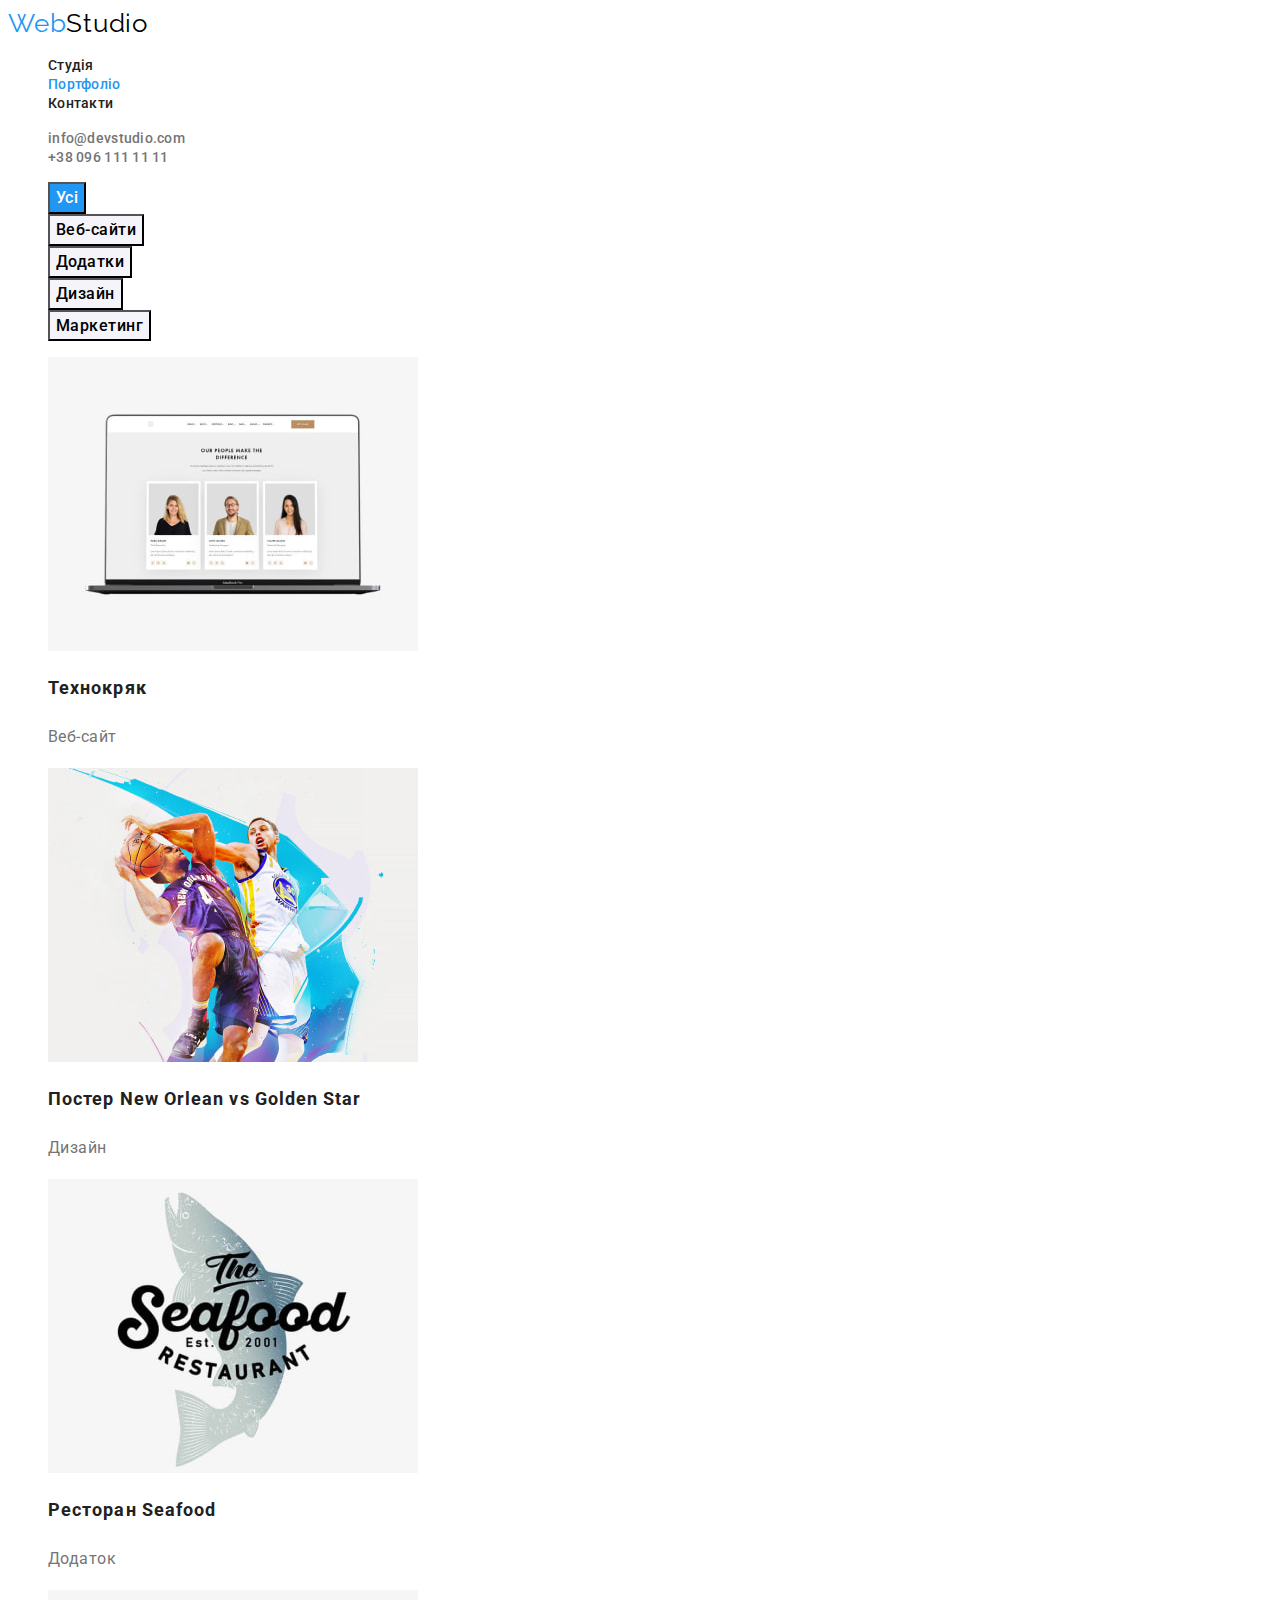
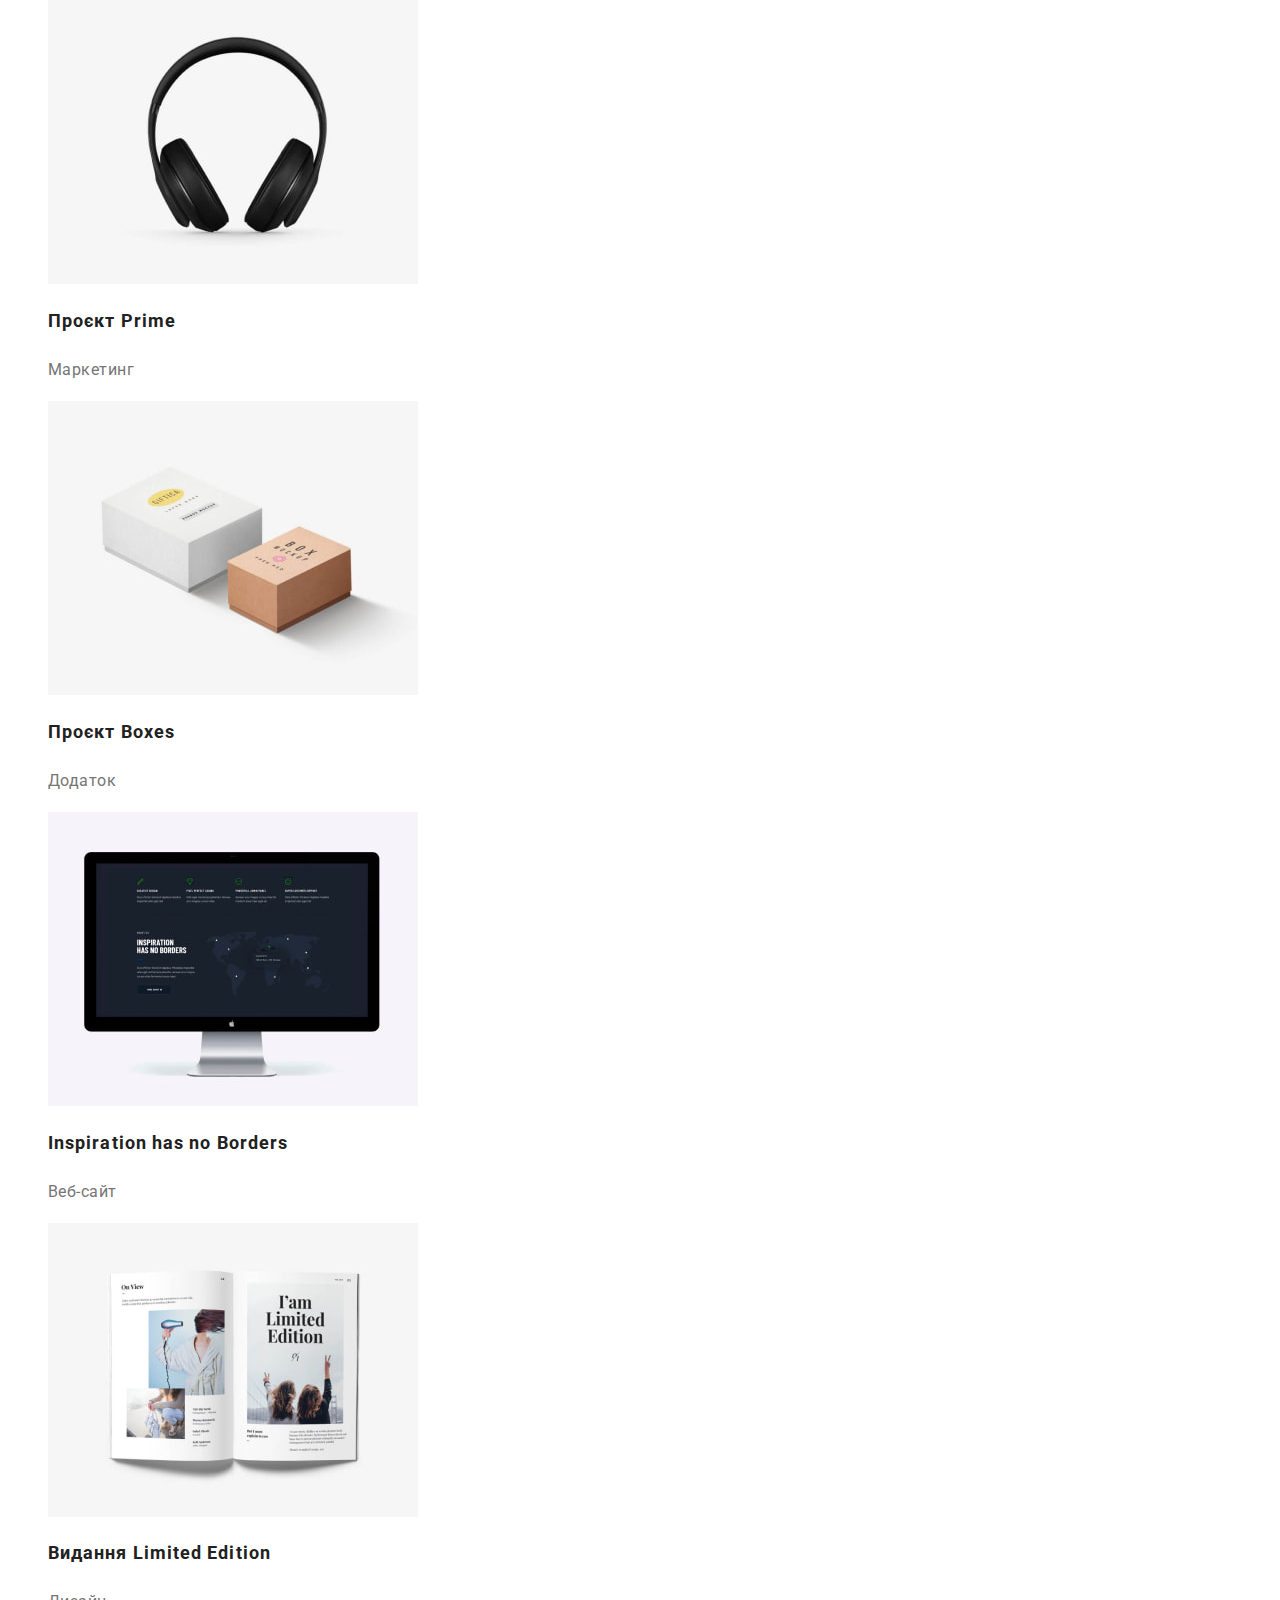
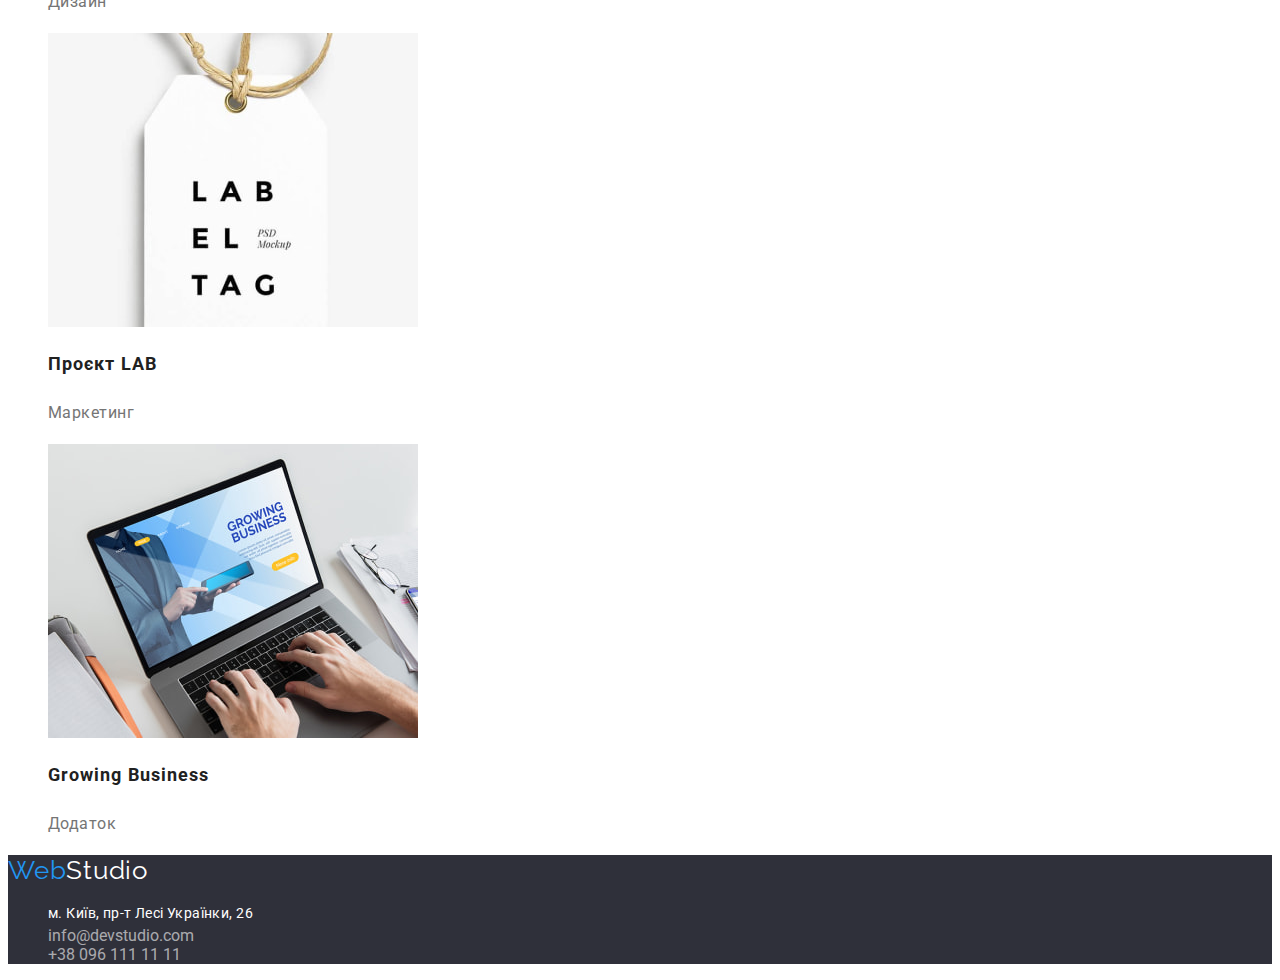
==== portfolio.html @ a1a1fcf0 "Initial commit" ====
<!DOCTYPE html>
<html lang="en">
  <head>
    <meta charset="UTF-8" />
    <meta http-equiv="X-UA-Compatible" content="IE=edge" />
    <meta name="viewport" content="width=device-width, initial-scale=1.0" />
    <title>Портфоліо</title>
    <!--Fonts-->
    <link rel="preconnect" href="https://fonts.googleapis.com" />
    <link rel="preconnect" href="https://fonts.gstatic.com" crossorigin />
    <link
      href="https://fonts.googleapis.com/css2?family=Raleway:wght@700&family=Roboto:wght@400;500;700;900&display=swap"
      rel="stylesheet"
    />

    <link rel="stylesheet" href="./css/styles.css" />
  </head>

  <body class="page">
    <header class="header">
      <nav class="nav-link">
        <a href="logo" class="logo">Web<span class="logo-blk">Studio</span></a>
        <!--Menu Nav-->
        <ul class="list">
          <li class="list-item">
            <a class="link-header" href="./index.html">Студія</a>
          </li>
          <li class="list-item">
            <a class="link-header active" href="">Портфоліо</a>
          </li>
          <li class="list-item">
            <a class="link-header" href="">Контакти</a>
          </li>
        </ul>
      </nav>
      <!--Contacts-->
      <ul class="contacts">
        <li class="contact-link">
          <a href="mailto:info@devstudio.com" class="contact"
            >info@devstudio.com</a
          >
        </li>
        <li class="contact-link">
          <a href="tel:+380961111111" class="contact">+38 096 111 11 11</a>
        </li>
      </ul>
    </header>
    <main>
      <!--Фільтри-->
      <section class="filters">
        <ul class="list">
          <li class="list-item">
            <button class="btn active" type="button">Усі</button>
          </li>
          <li class="list-item">
            <button class="btn" type="button">Веб-сайти</button>
          </li>
          <li class="list-item">
            <button class="btn" type="button">Додатки</button>
          </li>
          <li class="list-item">
            <button class="btn" type="button">Дизайн</button>
          </li>
          <li class="list-item">
            <button class="btn" type="button">Маркетинг</button>
          </li>
        </ul>
        <!--Портфоліо-->
        <h1 class="project-title">Наші проєкти</h1>
        <ul class="projects-list">
          <li class="project">
            <img
              src="./images/prjct-1.jpg"
              alt="opened laptop with some info on the desktop"
              class="project-pic"
              width="370"
              height="294"
            />
            <h2 class="project-name">Технокряк</h2>
            <p class="project-detail">Веб-сайт</p>
          </li>
          <li class="project">
            <img
              src="./images/prjct-2.jpg"
              alt="two guys playing basketball"
              class="project-pic"
              width="370"
              height="294"
            />
            <h2 class="project-name">Постер New Orlean vs Golden Star</h2>
            <p class="project-detail">Дизайн</p>
          </li>
          <li class="project">
            <img
              src="./images/prjct-3.jpg"
              alt="the seafood restaurant logo"
              class="project-pic"
              width="370"
              height="294"
            />
            <h2 class="project-name">Ресторан Seafood</h2>
            <p class="project-detail">Додаток</p>
          </li>
          <li class="project">
            <img
              src="./images/prjct-4.jpg"
              alt="black headphones"
              class="project-pic"
              width="370"
              height="294"
            />
            <h2 class="project-name">Проєкт Prime</h2>
            <p class="project-detail">Маркетинг</p>
          </li>
          <li class="project">
            <img
              src="./images/prjct-5.jpg"
              alt="white and light brown boxes"
              class="project-pic"
              width="370"
              height="294"
            />
            <h2 class="project-name">Проєкт Boxes</h2>
            <p class="project-detail">Додаток</p>
          </li>
          <li class="project">
            <img
              src="./images/prjct-6.jpg"
              alt="turned on computer screen with some info on it"
              class="project-pic"
              width="370"
              height="294"
            />
            <h2 class="project-name">Inspiration has no Borders</h2>
            <p class="project-detail">Веб-сайт</p>
          </li>
          <li class="project">
            <img
              src="./images/prjct-7.jpg"
              alt="opened magazine with some posts"
              class="project-pic"
              width="370"
              height="294"
            />
            <h2 class="project-name">Видання Limited Edition</h2>
            <p class="project-detail">Дизайн</p>
          </li>
          <li class="project">
            <img
              src="./images/prjct-8.jpg"
              alt="white tag"
              class="project-pic"
              width="370"
              height="294"
            />
            <h2 class="project-name">Проєкт LAB</h2>
            <p class="project-detail">Маркетинг</p>
          </li>
          <li class="project">
            <img
              src="./images/prjct-9.jpg"
              alt="somebody browesing some info about business"
              class="project-pic"
              width="370"
              height="294"
            />
            <h2 class="project-name">Growing Business</h2>
            <p class="project-detail">Додаток</p>
          </li>
        </ul>
      </section>
    </main>
    <footer class="footer">
      <a href="logo" class="logo">Web<span class="logo-clr">Studio</span></a>
      <address class="contacts-address">
        <ul class="list-footer">
          <li class="list-item">
            <a href="https://goo.gl/maps/8jvWmnCJK6FQUm2Y7" class="link-footer"
              >м. Київ, пр-т Лесі Українки, 26</a
            >
          </li>
          <li class="list-item">
            <a href="mailto:info@devstudio.com" class="link-detail"
              >info@devstudio.com</a
            >
          </li>
          <li class="list-item">
            <a href="tel:+380961111111" class="link-detail"
              >+38 096 111 11 11</a
            >
          </li>
        </ul>
      </address>
    </footer>
  </body>
</html>
---- css/styles.css ----
:root {
  /* Fonts */
  --main-font: "Roboto", sans-serif;
  --secondary-font: "Raleway", sans-serif;

  /* Text colors */
  --main-txt-cl: #212121;
  --secondary-txt-cl: #d9d9d9;
  --blue-txt-cl: #2196f3;
  --grey-txt-cl: #757575;
  --light-txt-cl: #ffffff;

  /* Background colors */
  --main-bg-cl: #2f303a;
  --blue-cl: #2196f3;
}

/* Reset */

.link-header,
.contact,
.logo {
  text-decoration: none;
  color: currentColor;
}

.link-footer,
.link-detail {
  text-decoration: none;
}

.list,
.list-items,
.contacts,
.projects-list,
.list-footer {
  list-style: none;
}

/* Body-Студія */

.page {
  color: var(--main-txt-cl);
  font-family: var(--main-font);
}

/* Header */

.logo {
  font-family: var(--secondary-font);
  font-size: 26px;
  line-height: 1.19;
  /* identical to box height */
  letter-spacing: 0.03em;
  color: var(--blue-txt-cl);
}

.logo-blk {
  color: #000000;
}

.link-header:hover,
.link-header:focus {
  color: var(--blue-cl);
}

.contact:hover,
.contact:focus {
  color: var(--blue-cl);
}

.link-header {
  font-family: var(--main-font);
  font-weight: 500;
  font-size: 14px;
  line-height: 1.14;
  letter-spacing: 0.02em;
  color: var(--main-txt-cl);
}

.contact {
font-weight: 500;
font-size: 14px;
line-height: 1.14;
letter-spacing: 0.02em;
color: var(--grey-txt-cl);
}

.active {
  color: var(--blue-cl);
}

/* Шапка */

.main-title {
  background-color: var(--main-bg-cl);
}

.title {
  font-weight: 900;
  font-size: 44px;
  line-height: 1.36;
  /* or 136% */
  text-align: center;
  letter-spacing: 0.06em;
  text-transform: uppercase;
  color: var(--light-txt-cl);
}

.button {
  font-family: inherit;
  font-weight: 700;
  font-size: 16px;
  line-height: 1.85;
  /* identical to box height, or 188% */
  display: flex;
  align-items: center;
  text-align: center;
  letter-spacing: 0.06em;
  color: var(--light-txt-cl);
  background-color: var(--blue-cl);
}

/* Наші переваги */

.hidden-title,
.project-title {
  position: absolute;
  white-space: nowrap;
  width: 1px;
  height: 1px;
  overflow: hidden;
  border: 0;
  padding: 0;
  clip: rect(0 0 0 0);
  clip-path: inset(50%);
  margin: -1px;
}

.list-features {
  font-family: var(--main-font);
}

.feature {
  font-weight: 700;
  font-size: 14px;
  line-height: 1.14;
  letter-spacing: 0.03em;
  text-transform: uppercase;
}

.desc {
  font-size: 14px;
  line-height: 1.71;
  /* or 171% */
  letter-spacing: 0.03em;
  color: var(--grey-txt-cl);
}

/* Чим ми займаємося */

.secondary-title {
  font-family: var(--main-font);
  font-size: 36px;
  line-height: 1.17;
  text-align: center;
  letter-spacing: 0.03em;
}

/* Наша команда */

.team {
  font-family: var(--main-font);
  background-color: #f5f4fa;
}

.title-3 {
  font-size: 36px;
  line-height: 1.17;
  text-align: center;
  letter-spacing: 0.03em;
}

.team-name {
  font-weight: 500;
  font-size: 16px;
  line-height: 1.19;
  /* identical to box height */
  text-align: center;
  letter-spacing: 0.03em;
}

.team-position {
  font-size: 16px;
  line-height: 1.19;
  /* identical to box height */
  text-align: center;
  letter-spacing: 0.03em;
  color: var(--grey-txt-cl);
}

/* Підвал */

.footer {
  background-color: var(--main-bg-cl);
}

.logo-clr {
  color: var(--light-txt-cl);
}

.contacts-address {
  font-style: normal;
}

.link-footer {
  font-size: 14px;
  line-height: 1.71;
  /* or 171% */
  letter-spacing: 0.03em;
  color: var(--light-txt-cl);
}

.link-detail {
  color: #ffffff99;
}

/* Body-Portfolio */

/* Фільтри */

.btn {
  font-family: var(--main-font);
  font-weight: 500;
  font-size: 16px;
  line-height: 1.62;
  /* identical to box height, or 162% */
  text-align: center;
  letter-spacing: 0.03em;
  background-color: #F5F4FA;
}

.filters .btn:hover,
.filters .btn:focus {
  background: var(--blue-cl);
  color: var(--light-txt-cl);
  cursor: pointer;
}

.btn.active {
  background: var(--blue-cl);
  color: var(--light-txt-cl);
}

/* Портфоліо */

.projects {
  font-family: var(--main-font);
}


.project-name {
  font-size: 18px;
  line-height: 2;
  /* identical to box height, or 200% */
  letter-spacing: 0.06em;
}

.project-detail {
  font-size: 16px;
  line-height: 1.87;
  /* identical to box height, or 188% */
  letter-spacing: 0.03em;
  color: var(--grey-txt-cl);
}
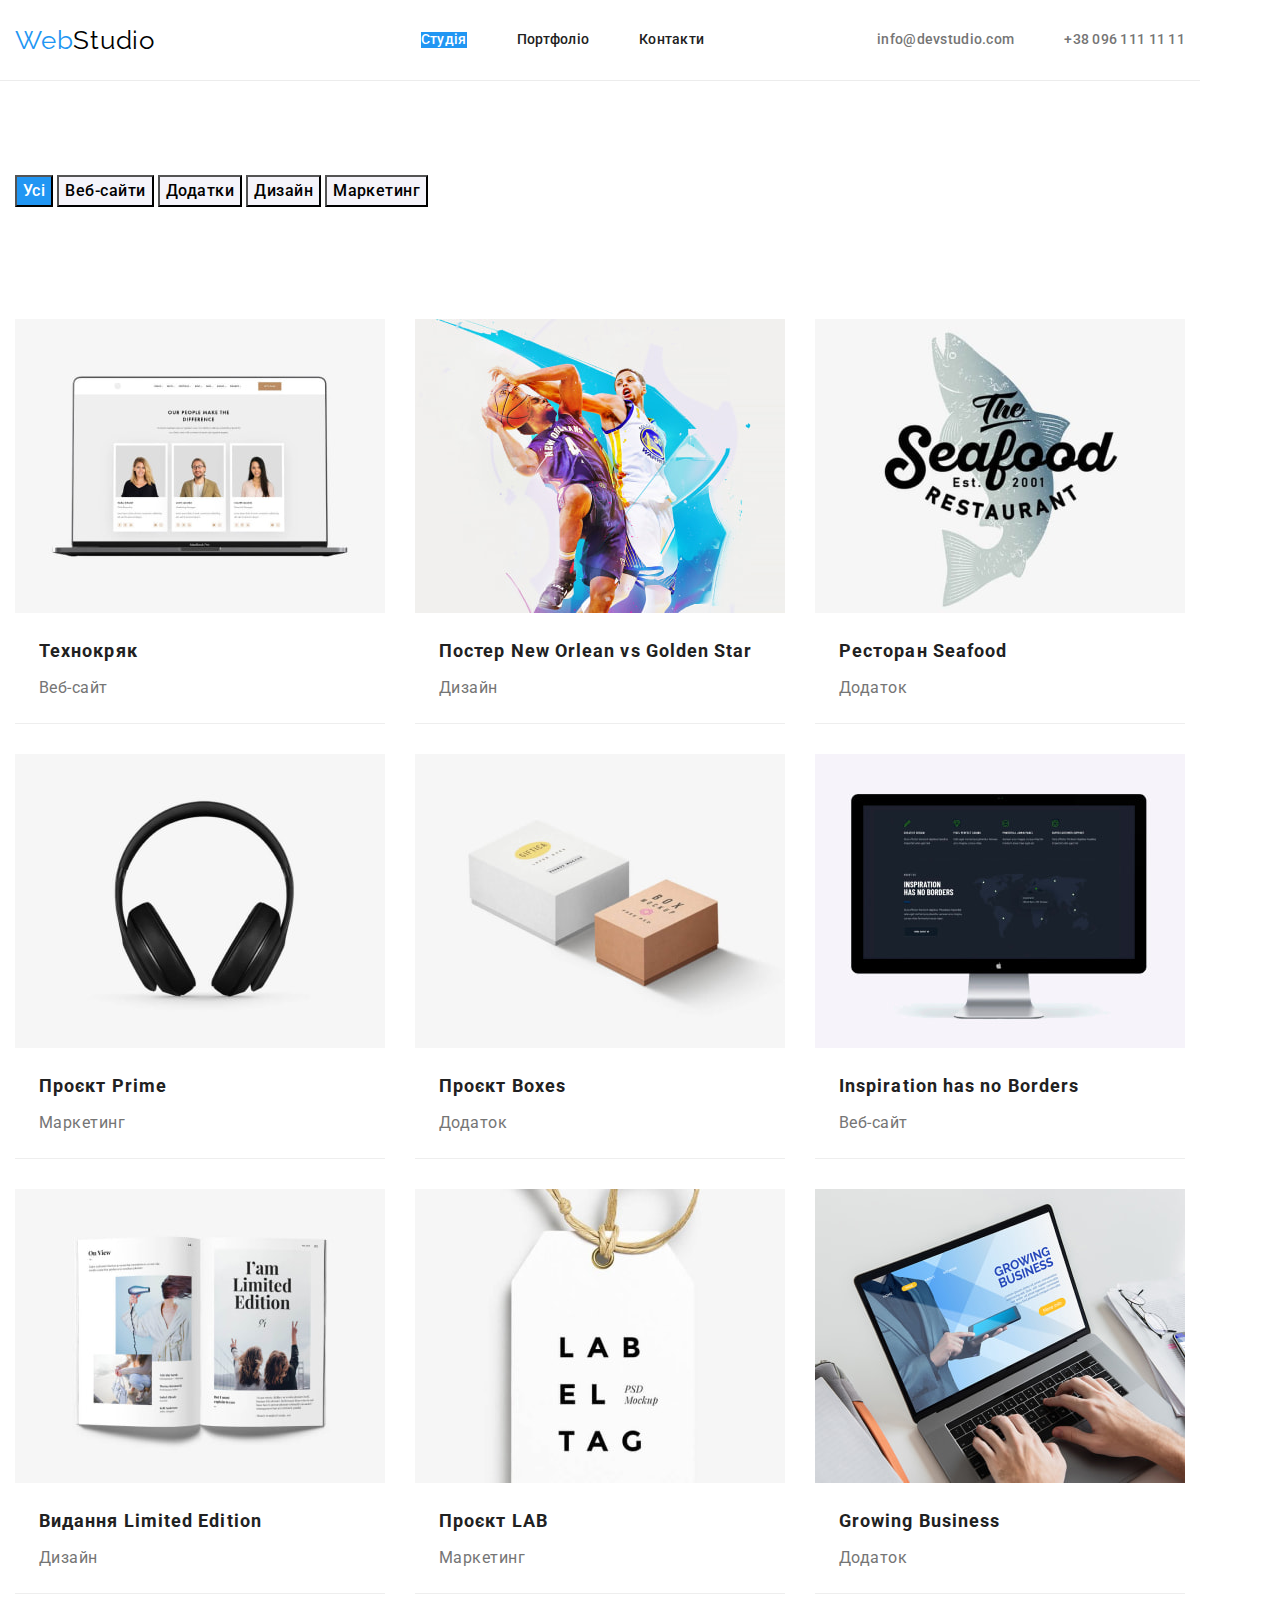
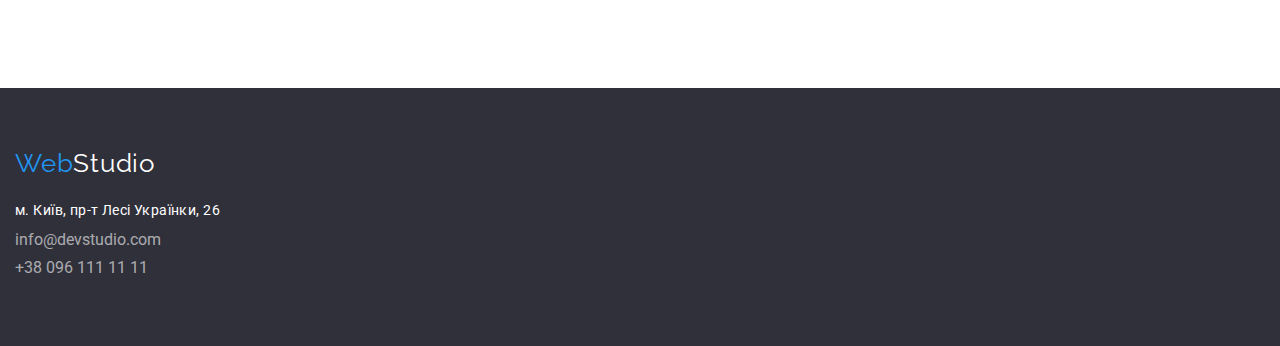
==== commit 1091efaa: "HW-3" ====
--- a/portfolio.html
+++ b/portfolio.html
@@ -13,184 +13,197 @@
       rel="stylesheet"
     />
 
+    <link rel="stylesheet" href="./css/modern-normalize.css">
+
     <link rel="stylesheet" href="./css/styles.css" />
   </head>
 
   <body class="page">
     <header class="header">
-      <nav class="nav-link">
-        <a href="logo" class="logo">Web<span class="logo-blk">Studio</span></a>
-        <!--Menu Nav-->
-        <ul class="list">
-          <li class="list-item">
-            <a class="link-header" href="./index.html">Студія</a>
+      <div class="container header-container">
+        <!--Logo-->
+          <a href="logo" class="logo"
+            >Web<span class="logo-blk">Studio</span></a
+          >
+          <!--Menu Nav-->
+        <nav class="nav-link"></nav>  
+          <ul class="list nav-list">
+            <li class="list-item">
+              <a class="link-header active" href="./index.html">Студія</a>
+            </li>
+            <li class="list-item">
+              <a class="link-header" href="./portfolio.html">Портфоліо</a>
+            </li>
+            <li class="list-item">
+              <a class="link-header" href="">Контакти</a>
+            </li>
+          </ul>
+        </nav>
+        <!--Contacts-->
+        <ul class="contacts contacts-list">
+          <li class="contact-link">
+            <a href="mailto:info@devstudio.com" class="contact"
+              >info@devstudio.com</a
+            >
           </li>
-          <li class="list-item">
-            <a class="link-header active" href="">Портфоліо</a>
-          </li>
-          <li class="list-item">
-            <a class="link-header" href="">Контакти</a>
+          <li class="contact-link">
+            <a href="tel:+380961111111" class="contact">+38 096 111 11 11</a>
           </li>
         </ul>
-      </nav>
-      <!--Contacts-->
-      <ul class="contacts">
-        <li class="contact-link">
-          <a href="mailto:info@devstudio.com" class="contact"
-            >info@devstudio.com</a
-          >
-        </li>
-        <li class="contact-link">
-          <a href="tel:+380961111111" class="contact">+38 096 111 11 11</a>
-        </li>
-      </ul>
+        </div>
     </header>
     <main>
       <!--Фільтри-->
-      <section class="filters">
-        <ul class="list">
-          <li class="list-item">
-            <button class="btn active" type="button">Усі</button>
-          </li>
-          <li class="list-item">
-            <button class="btn" type="button">Веб-сайти</button>
-          </li>
-          <li class="list-item">
-            <button class="btn" type="button">Додатки</button>
-          </li>
-          <li class="list-item">
-            <button class="btn" type="button">Дизайн</button>
-          </li>
-          <li class="list-item">
-            <button class="btn" type="button">Маркетинг</button>
-          </li>
-        </ul>
-        <!--Портфоліо-->
-        <h1 class="project-title">Наші проєкти</h1>
-        <ul class="projects-list">
-          <li class="project">
-            <img
-              src="./images/prjct-1.jpg"
-              alt="opened laptop with some info on the desktop"
-              class="project-pic"
-              width="370"
-              height="294"
-            />
-            <h2 class="project-name">Технокряк</h2>
-            <p class="project-detail">Веб-сайт</p>
-          </li>
-          <li class="project">
-            <img
-              src="./images/prjct-2.jpg"
-              alt="two guys playing basketball"
-              class="project-pic"
-              width="370"
-              height="294"
-            />
-            <h2 class="project-name">Постер New Orlean vs Golden Star</h2>
-            <p class="project-detail">Дизайн</p>
-          </li>
-          <li class="project">
-            <img
-              src="./images/prjct-3.jpg"
-              alt="the seafood restaurant logo"
-              class="project-pic"
-              width="370"
-              height="294"
-            />
-            <h2 class="project-name">Ресторан Seafood</h2>
-            <p class="project-detail">Додаток</p>
-          </li>
-          <li class="project">
-            <img
-              src="./images/prjct-4.jpg"
-              alt="black headphones"
-              class="project-pic"
-              width="370"
-              height="294"
-            />
-            <h2 class="project-name">Проєкт Prime</h2>
-            <p class="project-detail">Маркетинг</p>
-          </li>
-          <li class="project">
-            <img
-              src="./images/prjct-5.jpg"
-              alt="white and light brown boxes"
-              class="project-pic"
-              width="370"
-              height="294"
-            />
-            <h2 class="project-name">Проєкт Boxes</h2>
-            <p class="project-detail">Додаток</p>
-          </li>
-          <li class="project">
-            <img
-              src="./images/prjct-6.jpg"
-              alt="turned on computer screen with some info on it"
-              class="project-pic"
-              width="370"
-              height="294"
-            />
-            <h2 class="project-name">Inspiration has no Borders</h2>
-            <p class="project-detail">Веб-сайт</p>
-          </li>
-          <li class="project">
-            <img
-              src="./images/prjct-7.jpg"
-              alt="opened magazine with some posts"
-              class="project-pic"
-              width="370"
-              height="294"
-            />
-            <h2 class="project-name">Видання Limited Edition</h2>
-            <p class="project-detail">Дизайн</p>
-          </li>
-          <li class="project">
-            <img
-              src="./images/prjct-8.jpg"
-              alt="white tag"
-              class="project-pic"
-              width="370"
-              height="294"
-            />
-            <h2 class="project-name">Проєкт LAB</h2>
-            <p class="project-detail">Маркетинг</p>
-          </li>
-          <li class="project">
-            <img
-              src="./images/prjct-9.jpg"
-              alt="somebody browesing some info about business"
-              class="project-pic"
-              width="370"
-              height="294"
-            />
-            <h2 class="project-name">Growing Business</h2>
-            <p class="project-detail">Додаток</p>
-          </li>
-        </ul>
+      <section class="filters section">
+        <div class="container">
+          <ul class="list filter-list">
+            <li class="list-item filter-item">
+              <button class="btn active" type="button">Усі</button>
+            </li>
+            <li class="list-item filter-item">
+              <button class="btn" type="button">Веб-сайти</button>
+            </li>
+            <li class="list-item filter-item">
+              <button class="btn" type="button">Додатки</button>
+            </li>
+            <li class="list-item filter-item">
+              <button class="btn" type="button">Дизайн</button>
+            </li>
+            <li class="list-item filter-item">
+              <button class="btn" type="button">Маркетинг</button>
+            </li>
+          </ul>
+          <!--Портфоліо-->
+          <h1 class="project-title">Наші проєкти</h1>
+          <ul class="projects-list">
+            <li class="project">
+              <img class="img-pf"
+                src="./images/prjct-1.jpg"
+                alt="opened laptop with some info on the desktop"
+                class="project-pic"
+                width="370"
+                height="294"
+              />
+              <h2 class="project-name">Технокряк</h2>
+              <p class="project-detail">Веб-сайт</p>
+            </li>
+            <li class="project">
+              <img class="img-pf"
+                src="./images/prjct-2.jpg"
+                alt="two guys playing basketball"
+                class="project-pic"
+                width="370"
+                height="294"
+              />
+              <h2 class="project-name">Постер New Orlean vs Golden Star</h2>
+              <p class="project-detail">Дизайн</p>
+            </li>
+            <li class="project">
+              <img class="img-pf"
+                src="./images/prjct-3.jpg"
+                alt="the seafood restaurant logo"
+                class="project-pic"
+                width="370"
+                height="294"
+              />
+              <h2 class="project-name">Ресторан Seafood</h2>
+              <p class="project-detail">Додаток</p>
+            </li>
+            <li class="project">
+              <img class="img-pf"
+                src="./images/prjct-4.jpg"
+                alt="black headphones"
+                class="project-pic"
+                width="370"
+                height="294"
+              />
+              <h2 class="project-name">Проєкт Prime</h2>
+              <p class="project-detail">Маркетинг</p>
+            </li>
+            <li class="project">
+              <img class="img-pf"
+                src="./images/prjct-5.jpg"
+                alt="white and light brown boxes"
+                class="project-pic"
+                width="370"
+                height="294"
+              />
+              <h2 class="project-name">Проєкт Boxes</h2>
+              <p class="project-detail">Додаток</p>
+            </li>
+            <li class="project">
+              <img class="img-pf"
+                src="./images/prjct-6.jpg"
+                alt="turned on computer screen with some info on it"
+                class="project-pic"
+                width="370"
+                height="294"
+              />
+              <h2 class="project-name">Inspiration has no Borders</h2>
+              <p class="project-detail">Веб-сайт</p>
+            </li>
+            <li class="project">
+              <img class="img-pf"
+                src="./images/prjct-7.jpg"
+                alt="opened magazine with some posts"
+                class="project-pic"
+                width="370"
+                height="294"
+              />
+              <h2 class="project-name">Видання Limited Edition</h2>
+              <p class="project-detail">Дизайн</p>
+            </li>
+            <li class="project">
+              <img class="img-pf"
+                src="./images/prjct-8.jpg"
+                alt="white tag"
+                class="project-pic"
+                width="370"
+                height="294"
+              />
+              <h2 class="project-name">Проєкт LAB</h2>
+              <p class="project-detail">Маркетинг</p>
+            </li>
+            <li class="project">
+              <img class="img-pf"
+                src="./images/prjct-9.jpg"
+                alt="somebody browesing some info about business"
+                class="project-pic"
+                width="370"
+                height="294"
+              />
+              <h2 class="project-name">Growing Business</h2>
+              <p class="project-detail">Додаток</p>
+            </li>
+          </ul>
+        </div>
       </section>
     </main>
     <footer class="footer">
-      <a href="logo" class="logo">Web<span class="logo-clr">Studio</span></a>
-      <address class="contacts-address">
-        <ul class="list-footer">
-          <li class="list-item">
-            <a href="https://goo.gl/maps/8jvWmnCJK6FQUm2Y7" class="link-footer"
-              >м. Київ, пр-т Лесі Українки, 26</a
-            >
-          </li>
-          <li class="list-item">
-            <a href="mailto:info@devstudio.com" class="link-detail"
-              >info@devstudio.com</a
-            >
-          </li>
-          <li class="list-item">
-            <a href="tel:+380961111111" class="link-detail"
-              >+38 096 111 11 11</a
-            >
-          </li>
-        </ul>
-      </address>
+      <div class="container ftr-container">
+        <a href="logo" class="logo footer-logo">Web<span class="logo-clr">Studio</span></a>
+        <address class="contacts-address">
+          <ul class="list-footer">
+            <li class="list-item list-item-ft">
+              <a
+                href="https://goo.gl/maps/8jvWmnCJK6FQUm2Y7"
+                class="link-footer"
+                >м. Київ, пр-т Лесі Українки, 26</a
+              >
+            </li>
+            <li class="list-item list-item-ft">
+              <a href="mailto:info@devstudio.com" class="link-detail"
+                >info@devstudio.com</a
+              >
+            </li>
+            <li class="list-item list-item-ft">
+              <a href="tel:+380961111111" class="link-detail"
+                >+38 096 111 11 11</a
+              >
+            </li>
+          </ul>
+        </address>
+      </div>
     </footer>
   </body>
 </html>
--- a/css/styles.css
+++ b/css/styles.css
@@ -13,6 +13,10 @@
   /* Background colors */
   --main-bg-cl: #2f303a;
   --blue-cl: #2196f3;
+
+  /* Others */
+  --items: 3;
+  --indent: 30px;
 }
 
 /* Reset */
@@ -27,6 +31,19 @@
 .link-footer,
 .link-detail {
   text-decoration: none;
+}
+
+h1,
+h2,
+h3,
+a,
+p,
+ul {
+  margin: 0;
+}
+
+ul {
+  padding-inline-start: 0;
 }
 
 .list,
@@ -37,6 +54,24 @@
   list-style: none;
 }
 
+.list {
+  margin: 0;
+  padding: 0;
+}
+
+img {
+  display: block;
+}
+
+/* Container */
+
+.container {
+  width: 1200px;
+  padding-left: 15px;
+  padding-right: 15px;
+  outline-offset: 2px solid red;
+}
+
 /* Body-Студія */
 
 .page {
@@ -45,6 +80,12 @@
 }
 
 /* Header */
+
+.header-container {
+  display: flex;
+  align-items: center;
+  border-bottom: 1px solid #ececec;
+}
 
 .logo {
   font-family: var(--secondary-font);
@@ -53,10 +94,47 @@
   /* identical to box height */
   letter-spacing: 0.03em;
   color: var(--blue-txt-cl);
+  margin-right: 93px;
 }
 
 .logo-blk {
   color: #000000;
+}
+
+.nav-link {
+  margin-right: auto;
+}
+
+.nav-list {
+  display: flex;
+  gap: 50px;
+  align-items: center;
+  margin-top: 32px;
+  margin-bottom: 32px;
+}
+
+.nav-list:not(:last-child) {
+  gap: 50px;
+}
+
+.logo {
+  margin-right: 93px;
+}
+
+.contacts-list {
+  display: flex;
+  gap: 50px;
+  align-items: center;
+  margin-left: auto;
+}
+
+.contacts-list: not(: last-child) {
+  gap: 50px;
+}
+
+.link-header,
+.contact {
+  display: block;
 }
 
 .link-header:hover,
@@ -79,11 +157,11 @@
 }
 
 .contact {
-font-weight: 500;
-font-size: 14px;
-line-height: 1.14;
-letter-spacing: 0.02em;
-color: var(--grey-txt-cl);
+  font-weight: 500;
+  font-size: 14px;
+  line-height: 1.14;
+  letter-spacing: 0.02em;
+  color: var(--grey-txt-cl);
 }
 
 .active {
@@ -94,6 +172,7 @@
 
 .main-title {
   background-color: var(--main-bg-cl);
+  height: 600px;
 }
 
 .title {
@@ -105,6 +184,11 @@
   letter-spacing: 0.06em;
   text-transform: uppercase;
   color: var(--light-txt-cl);
+  width: 696px;
+  padding-top: 200px;
+  margin-bottom: 30px;
+  margin-left: auto;
+  margin-right: auto;
 }
 
 .button {
@@ -113,12 +197,19 @@
   font-size: 16px;
   line-height: 1.85;
   /* identical to box height, or 188% */
-  display: flex;
+  display: block;
   align-items: center;
   text-align: center;
   letter-spacing: 0.06em;
   color: var(--light-txt-cl);
   background-color: var(--blue-cl);
+  display: block;
+  margin-left: auto;
+  margin-right: auto;
+  width: 216px;
+  height: 50px;
+  box-shadow: 0px 4px 4px rgba(0, 0, 0, 0.15);
+  border-radius: 4px;
 }
 
 /* Наші переваги */
@@ -137,6 +228,14 @@
   margin: -1px;
 }
 
+h2 {
+  margin-bottom: 50px;
+}
+
+h3 {
+  margin-bottom: 10px;
+}
+
 .list-features {
   font-family: var(--main-font);
 }
@@ -149,6 +248,19 @@
   text-transform: uppercase;
 }
 
+.description {
+  display: flex;
+  gap: 30px;
+}
+
+.description:not(:last-child) {
+  gap: 30px;
+}
+
+.desc-list {
+  width: 270px;
+}
+
 .desc {
   font-size: 14px;
   line-height: 1.71;
@@ -159,6 +271,10 @@
 
 /* Чим ми займаємося */
 
+.section {
+  padding-top: 94px;
+  padding-bottom: 94px;
+}
 .secondary-title {
   font-family: var(--main-font);
   font-size: 36px;
@@ -167,7 +283,27 @@
   letter-spacing: 0.03em;
 }
 
+.img-list:not(:last-child) {
+  gap: 30px;
+}
+
+.img-list {
+  display: flex;
+}
+
 /* Наша команда */
+
+.team-list:not(:last-child) {
+  gap: 30px;
+}
+
+.team-list {
+  display: flex;
+}
+
+.img {
+  padding-bottom: 30px;
+}
 
 .team {
   font-family: var(--main-font);
@@ -205,6 +341,18 @@
   background-color: var(--main-bg-cl);
 }
 
+.ftr-container {
+  padding-top: 60px;
+  padding-bottom: 60px;
+}
+
+.footer-logo {
+  display: block;
+  padding-top: ;
+  margin-bottom: 20px;
+  margin-right: auto;
+}
+
 .logo-clr {
   color: var(--light-txt-cl);
 }
@@ -225,9 +373,40 @@
   color: #ffffff99;
 }
 
+.list-footer {
+  margin-right: auto;
+  display: block;
+}
+
+.list-item-ft,
+.link-footer,
+.link-detail {
+  display: block;
+  margin-bottom: 9px;
+  padding-left: 0;
+  margin-right: auto;
+}
+
 /* Body-Portfolio */
 
 /* Фільтри */
+
+.filter-list {
+  display: block;
+  align-items: center;
+  margin-left: auto;
+  margin-right: auto;
+  gap: 30px;
+}
+
+.filter-item {
+  display: inline-block;
+  align-items: center;
+  margin-left: auto;
+  margin-right: auto;
+  margin-bottom: 56px;
+  gap: 30px;
+}
 
 .btn {
   font-family: var(--main-font);
@@ -237,33 +416,61 @@
   /* identical to box height, or 162% */
   text-align: center;
   letter-spacing: 0.03em;
-  background-color: #F5F4FA;
-}
-
-.filters .btn:hover,
-.filters .btn:focus {
+  background-color: #f5f4fa;
+  margin-left: auto;
+  margin-right: auto;
+  margin-bottom: 56px;
+}
+
+.btn:not(:last-child) {
+  gap: 30px;
+}
+
+.btn:hover,
+.btn:focus {
   background: var(--blue-cl);
   color: var(--light-txt-cl);
   cursor: pointer;
 }
 
-.btn.active {
+.active {
   background: var(--blue-cl);
   color: var(--light-txt-cl);
 }
 
 /* Портфоліо */
 
+.projects-list {
+  display: flex;
+  flex-wrap: wrap;
+  gap: var(--indent);
+  box-sizing: border-box;
+}
+
+.projects-list:not(:last-child) {
+  gap: var(--indent);
+}
+
+.project {
+  flex-basis: ((100% - var(--indent)) * (var(--items) - 1)) / var(--items);
+  border-bottom: 1px solid #eeeeee;
+}
+
+.img-pf {
+  margin-bottom: 20px;
+}
+
 .projects {
   font-family: var(--main-font);
 }
-
 
 .project-name {
   font-size: 18px;
   line-height: 2;
   /* identical to box height, or 200% */
   letter-spacing: 0.06em;
+  margin-left: 24px;
+  margin-bottom: 4px;
 }
 
 .project-detail {
@@ -272,4 +479,6 @@
   /* identical to box height, or 188% */
   letter-spacing: 0.03em;
   color: var(--grey-txt-cl);
-}
+  margin-left: 24px;
+  margin-bottom: 20px;
+}
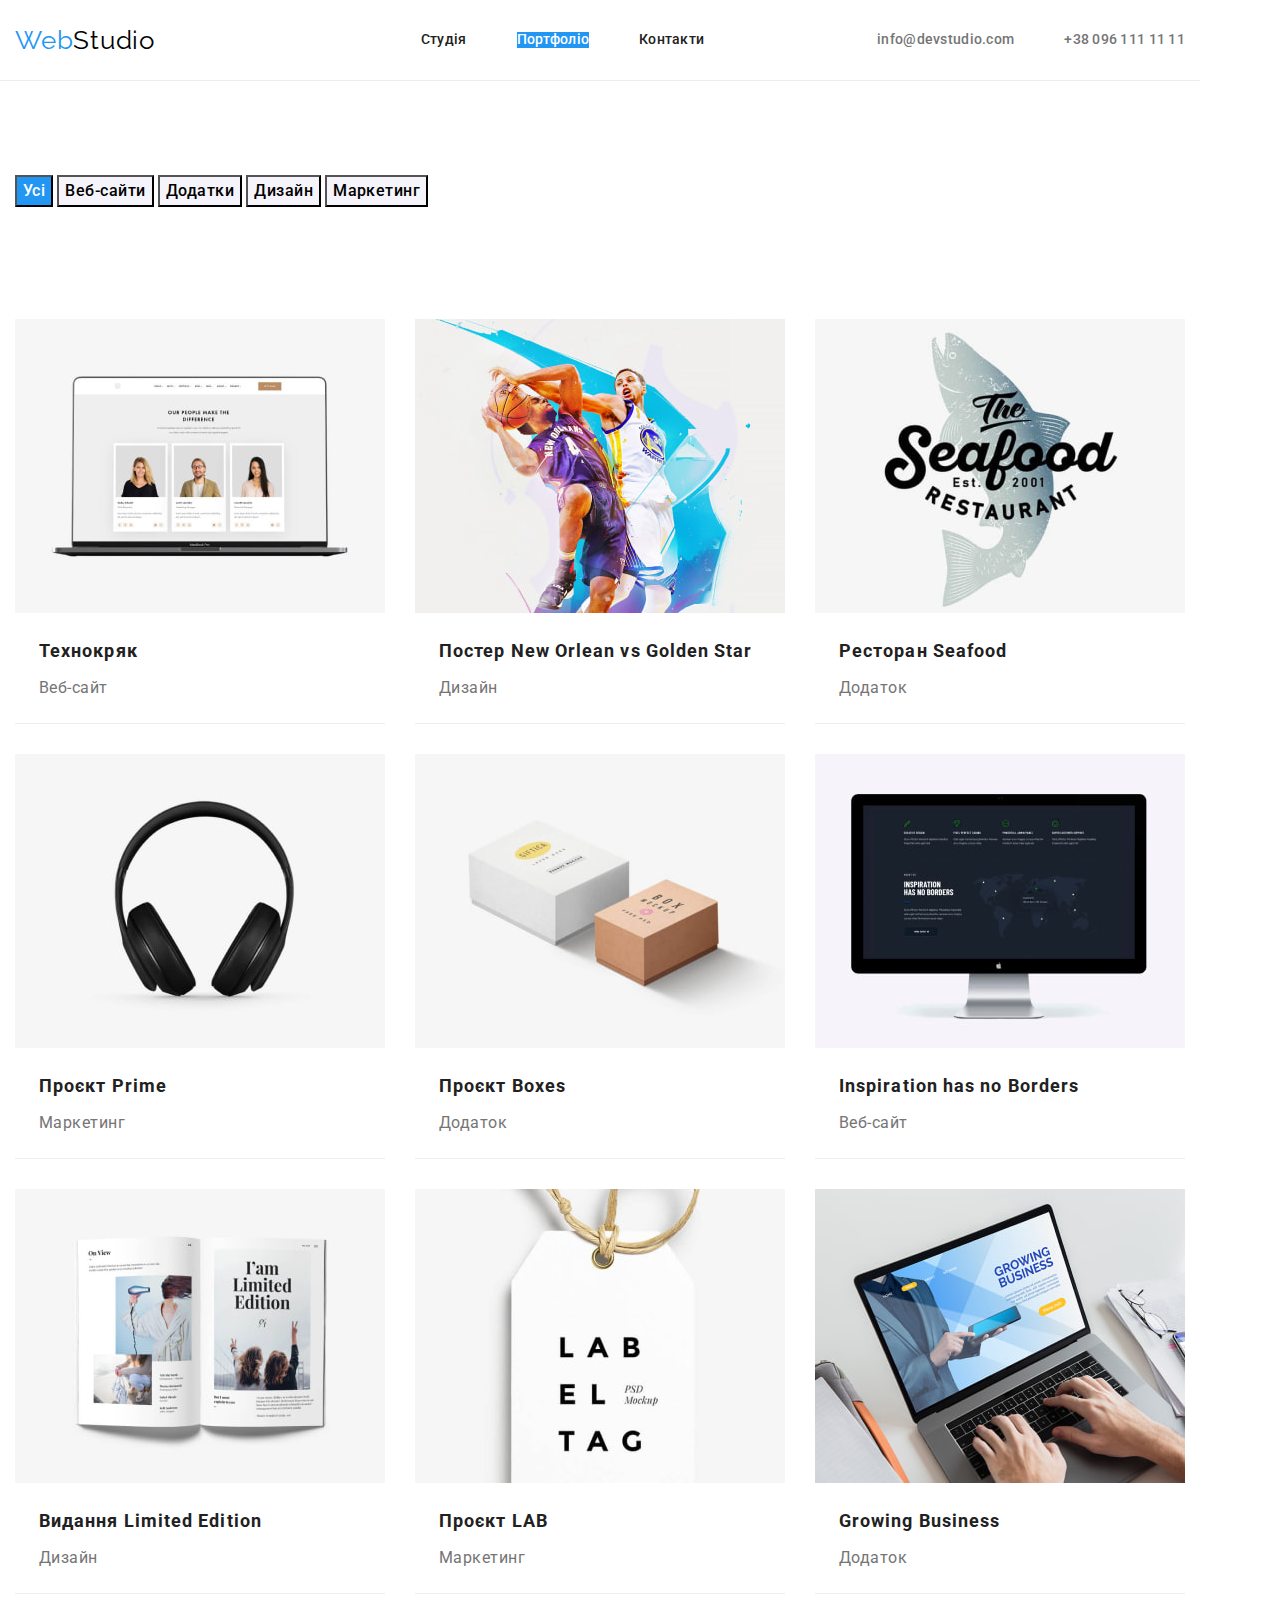
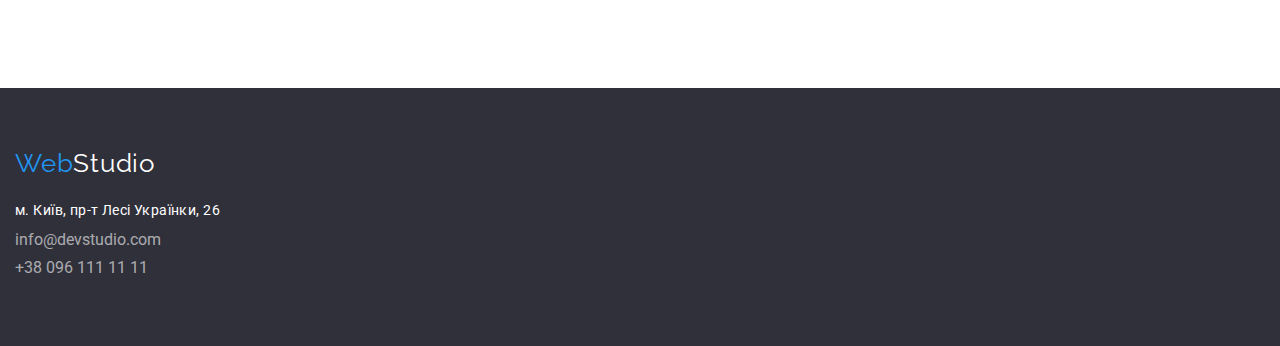
==== commit ab76a85d: "Update portfolio.html" ====
--- a/portfolio.html
+++ b/portfolio.html
@@ -29,10 +29,10 @@
         <nav class="nav-link"></nav>  
           <ul class="list nav-list">
             <li class="list-item">
-              <a class="link-header active" href="./index.html">Студія</a>
+              <a class="link-header" href="./index.html">Студія</a>
             </li>
             <li class="list-item">
-              <a class="link-header" href="./portfolio.html">Портфоліо</a>
+              <a class="link-header active" href="./portfolio.html">Портфоліо</a>
             </li>
             <li class="list-item">
               <a class="link-header" href="">Контакти</a>
--- a/css/styles.css
+++ b/css/styles.css
@@ -392,7 +392,6 @@
 /* Фільтри */
 
 .filter-list {
-  display: block;
   align-items: center;
   margin-left: auto;
   margin-right: auto;
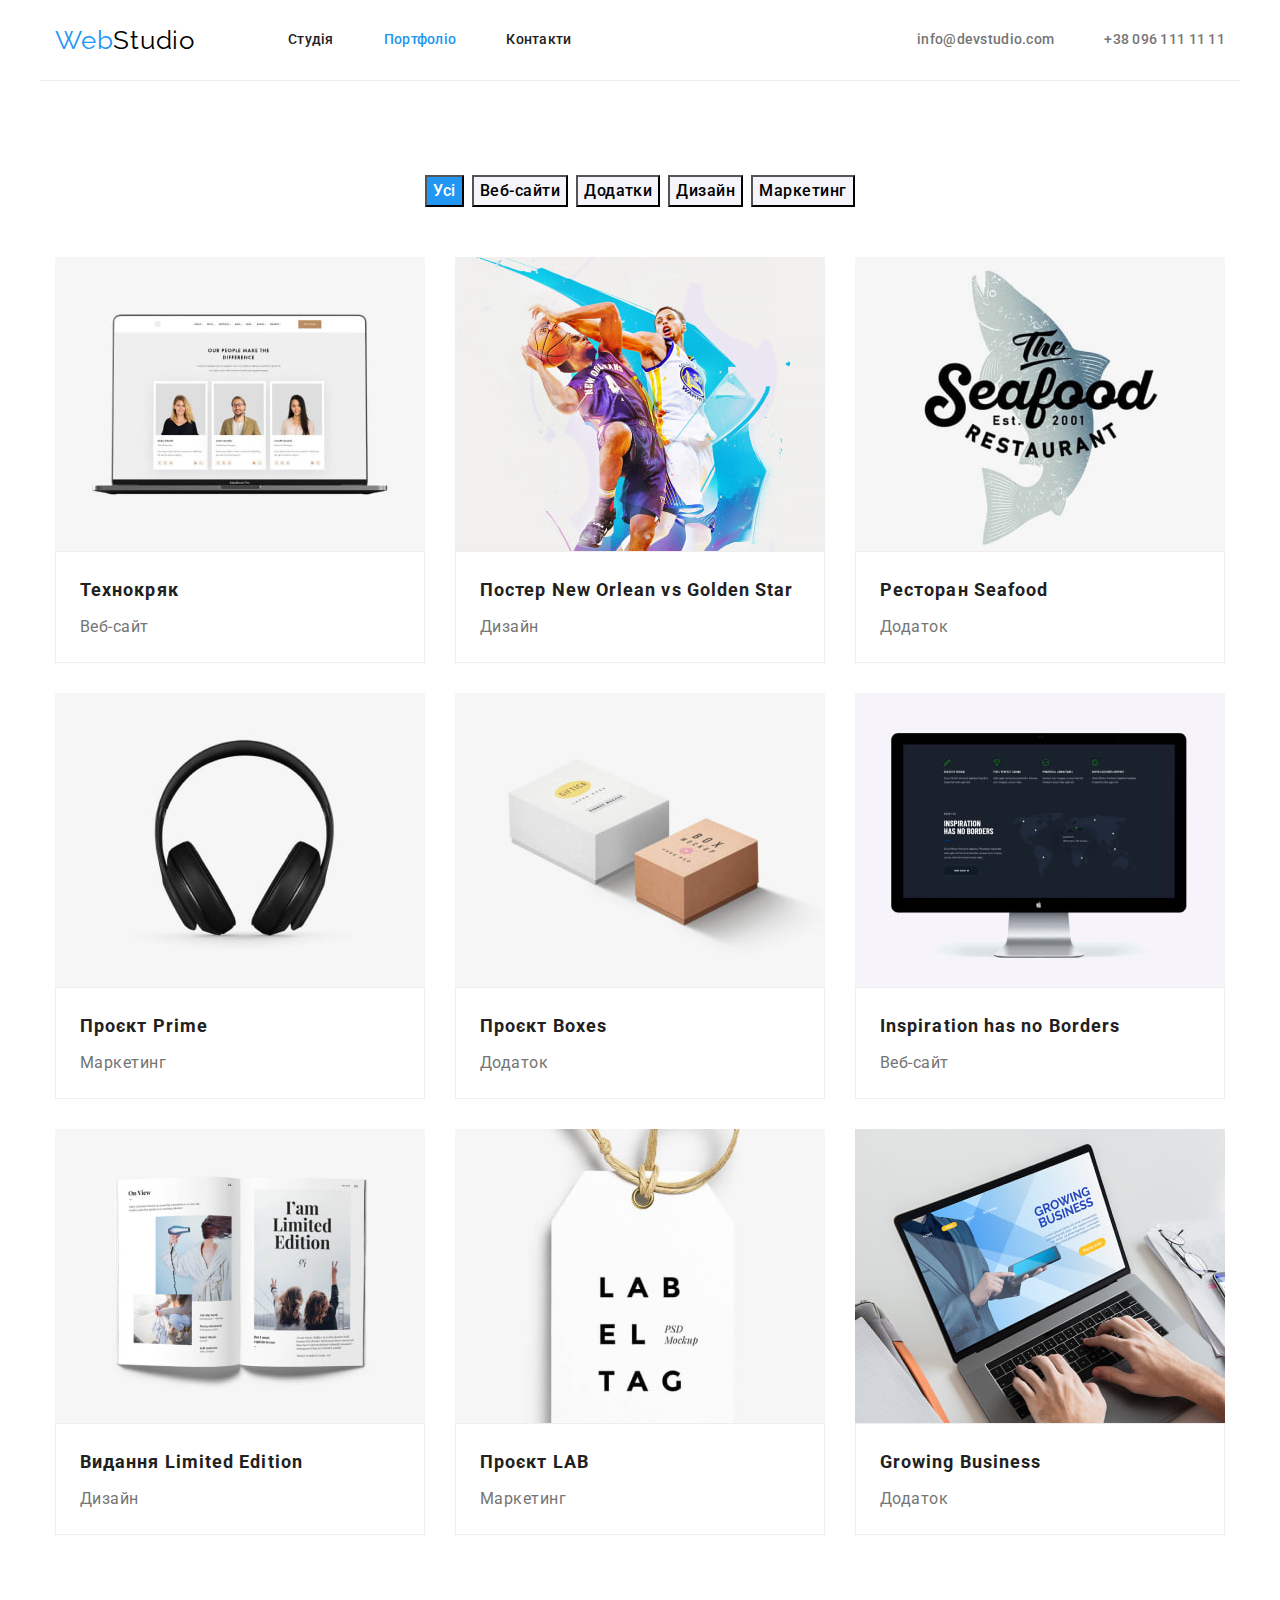
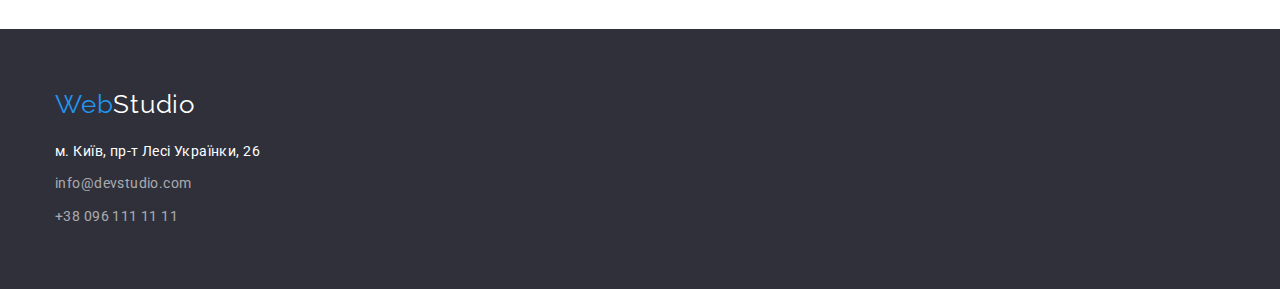
==== commit 9507b668: "Improved HW3" ====
--- a/portfolio.html
+++ b/portfolio.html
@@ -38,7 +38,6 @@
               <a class="link-header" href="">Контакти</a>
             </li>
           </ul>
-        </nav>
         <!--Contacts-->
         <ul class="contacts contacts-list">
           <li class="contact-link">
@@ -50,15 +49,17 @@
             <a href="tel:+380961111111" class="contact">+38 096 111 11 11</a>
           </li>
         </ul>
-        </div>
+      </nav>
+     </div>
     </header>
     <main>
       <!--Фільтри-->
-      <section class="filters section">
+      <h1 class="project-title">Наші проєкти</h1>
+      <section class="section">
         <div class="container">
           <ul class="list filter-list">
             <li class="list-item filter-item">
-              <button class="btn active" type="button">Усі</button>
+              <button class="btn active-btn" type="button">Усі</button>
             </li>
             <li class="list-item filter-item">
               <button class="btn" type="button">Веб-сайти</button>
@@ -74,7 +75,6 @@
             </li>
           </ul>
           <!--Портфоліо-->
-          <h1 class="project-title">Наші проєкти</h1>
           <ul class="projects-list">
             <li class="project">
               <img class="img-pf"
@@ -84,8 +84,10 @@
                 width="370"
                 height="294"
               />
+             <div class="project-info">
               <h2 class="project-name">Технокряк</h2>
               <p class="project-detail">Веб-сайт</p>
+              </div>
             </li>
             <li class="project">
               <img class="img-pf"
@@ -95,8 +97,10 @@
                 width="370"
                 height="294"
               />
+              <div class="project-info">
               <h2 class="project-name">Постер New Orlean vs Golden Star</h2>
               <p class="project-detail">Дизайн</p>
+              </div>
             </li>
             <li class="project">
               <img class="img-pf"
@@ -106,8 +110,10 @@
                 width="370"
                 height="294"
               />
+              <div class="project-info">
               <h2 class="project-name">Ресторан Seafood</h2>
               <p class="project-detail">Додаток</p>
+              </div>
             </li>
             <li class="project">
               <img class="img-pf"
@@ -117,8 +123,10 @@
                 width="370"
                 height="294"
               />
+              <div class="project-info">
               <h2 class="project-name">Проєкт Prime</h2>
               <p class="project-detail">Маркетинг</p>
+              </div>
             </li>
             <li class="project">
               <img class="img-pf"
@@ -128,8 +136,10 @@
                 width="370"
                 height="294"
               />
+              <div class="project-info">
               <h2 class="project-name">Проєкт Boxes</h2>
               <p class="project-detail">Додаток</p>
+              </div>
             </li>
             <li class="project">
               <img class="img-pf"
@@ -139,8 +149,10 @@
                 width="370"
                 height="294"
               />
+              <div class="project-info">
               <h2 class="project-name">Inspiration has no Borders</h2>
               <p class="project-detail">Веб-сайт</p>
+              </div>
             </li>
             <li class="project">
               <img class="img-pf"
@@ -150,8 +162,10 @@
                 width="370"
                 height="294"
               />
+              <div class="project-info">
               <h2 class="project-name">Видання Limited Edition</h2>
               <p class="project-detail">Дизайн</p>
+              </div>
             </li>
             <li class="project">
               <img class="img-pf"
@@ -161,8 +175,10 @@
                 width="370"
                 height="294"
               />
+              <div class="project-info">
               <h2 class="project-name">Проєкт LAB</h2>
               <p class="project-detail">Маркетинг</p>
+              </div>
             </li>
             <li class="project">
               <img class="img-pf"
@@ -172,8 +188,10 @@
                 width="370"
                 height="294"
               />
+              <div class="project-info">
               <h2 class="project-name">Growing Business</h2>
               <p class="project-detail">Додаток</p>
+              </div>
             </li>
           </ul>
         </div>
@@ -187,7 +205,7 @@
             <li class="list-item list-item-ft">
               <a
                 href="https://goo.gl/maps/8jvWmnCJK6FQUm2Y7"
-                class="link-footer"
+                class="link-footer" target="_blank" rel="noopener noreferrer"
                 >м. Київ, пр-т Лесі Українки, 26</a
               >
             </li>
--- a/css/styles.css
+++ b/css/styles.css
@@ -69,6 +69,7 @@
   width: 1200px;
   padding-left: 15px;
   padding-right: 15px;
+  margin: 0 auto;
   outline-offset: 2px solid red;
 }
 
@@ -101,20 +102,12 @@
   color: #000000;
 }
 
-.nav-link {
-  margin-right: auto;
-}
-
 .nav-list {
   display: flex;
   gap: 50px;
   align-items: center;
-  margin-top: 32px;
-  margin-bottom: 32px;
-}
-
-.nav-list:not(:last-child) {
-  gap: 50px;
+  padding-top: 32px;
+  padding-bottom: 32px;
 }
 
 .logo {
@@ -128,10 +121,6 @@
   margin-left: auto;
 }
 
-.contacts-list: not(: last-child) {
-  gap: 50px;
-}
-
 .link-header,
 .contact {
   display: block;
@@ -170,9 +159,10 @@
 
 /* Шапка */
 
-.main-title {
+.main {
   background-color: var(--main-bg-cl);
-  height: 600px;
+  padding-top: 200px;
+  padding-bottom: 200px;
 }
 
 .title {
@@ -185,7 +175,6 @@
   text-transform: uppercase;
   color: var(--light-txt-cl);
   width: 696px;
-  padding-top: 200px;
   margin-bottom: 30px;
   margin-left: auto;
   margin-right: auto;
@@ -197,7 +186,6 @@
   font-size: 16px;
   line-height: 1.85;
   /* identical to box height, or 188% */
-  display: block;
   align-items: center;
   text-align: center;
   letter-spacing: 0.06em;
@@ -236,10 +224,6 @@
   margin-bottom: 10px;
 }
 
-.list-features {
-  font-family: var(--main-font);
-}
-
 .feature {
   font-weight: 700;
   font-size: 14px;
@@ -253,10 +237,6 @@
   gap: 30px;
 }
 
-.description:not(:last-child) {
-  gap: 30px;
-}
-
 .desc-list {
   width: 270px;
 }
@@ -270,6 +250,10 @@
 }
 
 /* Чим ми займаємося */
+
+.list-main {
+  padding-top: 0;
+}
 
 .section {
   padding-top: 94px;
@@ -283,31 +267,32 @@
   letter-spacing: 0.03em;
 }
 
-.img-list:not(:last-child) {
+.img-list {
+  display: flex;
   gap: 30px;
 }
 
-.img-list {
-  display: flex;
+img {
+  display: block;
+  max-width: 100%;
+  height: auto;
 }
 
 /* Наша команда */
 
-.team-list:not(:last-child) {
+.team-list {
+  display: flex;
   gap: 30px;
 }
 
-.team-list {
-  display: flex;
-}
-
-.img {
+.team {
+  font-family: var(--main-font);
+  background-color: #f5f4fa;
+}
+
+.team-info {
+  padding-top: 30px;
   padding-bottom: 30px;
-}
-
-.team {
-  font-family: var(--main-font);
-  background-color: #f5f4fa;
 }
 
 .title-3 {
@@ -339,16 +324,12 @@
 
 .footer {
   background-color: var(--main-bg-cl);
-}
-
-.ftr-container {
   padding-top: 60px;
   padding-bottom: 60px;
 }
 
 .footer-logo {
   display: block;
-  padding-top: ;
   margin-bottom: 20px;
   margin-right: auto;
 }
@@ -362,6 +343,7 @@
 }
 
 .link-footer {
+  font-family: var(--main-font);
   font-size: 14px;
   line-height: 1.71;
   /* or 171% */
@@ -370,6 +352,11 @@
 }
 
 .link-detail {
+  font-family: var(--main-font);
+  font-size: 14px;
+  line-height: 1.71;
+  /* or 171% */
+  letter-spacing: 0.03em;
   color: #ffffff99;
 }
 
@@ -381,30 +368,26 @@
 .list-item-ft,
 .link-footer,
 .link-detail {
-  display: block;
   margin-bottom: 9px;
   padding-left: 0;
   margin-right: auto;
 }
 
+.list-item-ft:last-child {
+  margin-bottom: 0;
+}
+
+
+
 /* Body-Portfolio */
 
 /* Фільтри */
 
 .filter-list {
-  align-items: center;
-  margin-left: auto;
-  margin-right: auto;
-  gap: 30px;
-}
-
-.filter-item {
-  display: inline-block;
-  align-items: center;
-  margin-left: auto;
-  margin-right: auto;
-  margin-bottom: 56px;
-  gap: 30px;
+  display: flex;
+  gap: 8px;
+  justify-content: center;
+  margin-bottom: 50px;
 }
 
 .btn {
@@ -416,13 +399,6 @@
   text-align: center;
   letter-spacing: 0.03em;
   background-color: #f5f4fa;
-  margin-left: auto;
-  margin-right: auto;
-  margin-bottom: 56px;
-}
-
-.btn:not(:last-child) {
-  gap: 30px;
 }
 
 .btn:hover,
@@ -433,6 +409,10 @@
 }
 
 .active {
+  color: var(--blue-cl);
+}
+
+.active-btn {
   background: var(--blue-cl);
   color: var(--light-txt-cl);
 }
@@ -452,11 +432,6 @@
 
 .project {
   flex-basis: ((100% - var(--indent)) * (var(--items) - 1)) / var(--items);
-  border-bottom: 1px solid #eeeeee;
-}
-
-.img-pf {
-  margin-bottom: 20px;
 }
 
 .projects {
@@ -468,7 +443,6 @@
   line-height: 2;
   /* identical to box height, or 200% */
   letter-spacing: 0.06em;
-  margin-left: 24px;
   margin-bottom: 4px;
 }
 
@@ -478,6 +452,10 @@
   /* identical to box height, or 188% */
   letter-spacing: 0.03em;
   color: var(--grey-txt-cl);
-  margin-left: 24px;
-  margin-bottom: 20px;
-}
+}
+
+.project-info {
+  padding: 20px 24px;
+  box-sizing: border-box;
+  border: 1px solid #eeeeee;
+}
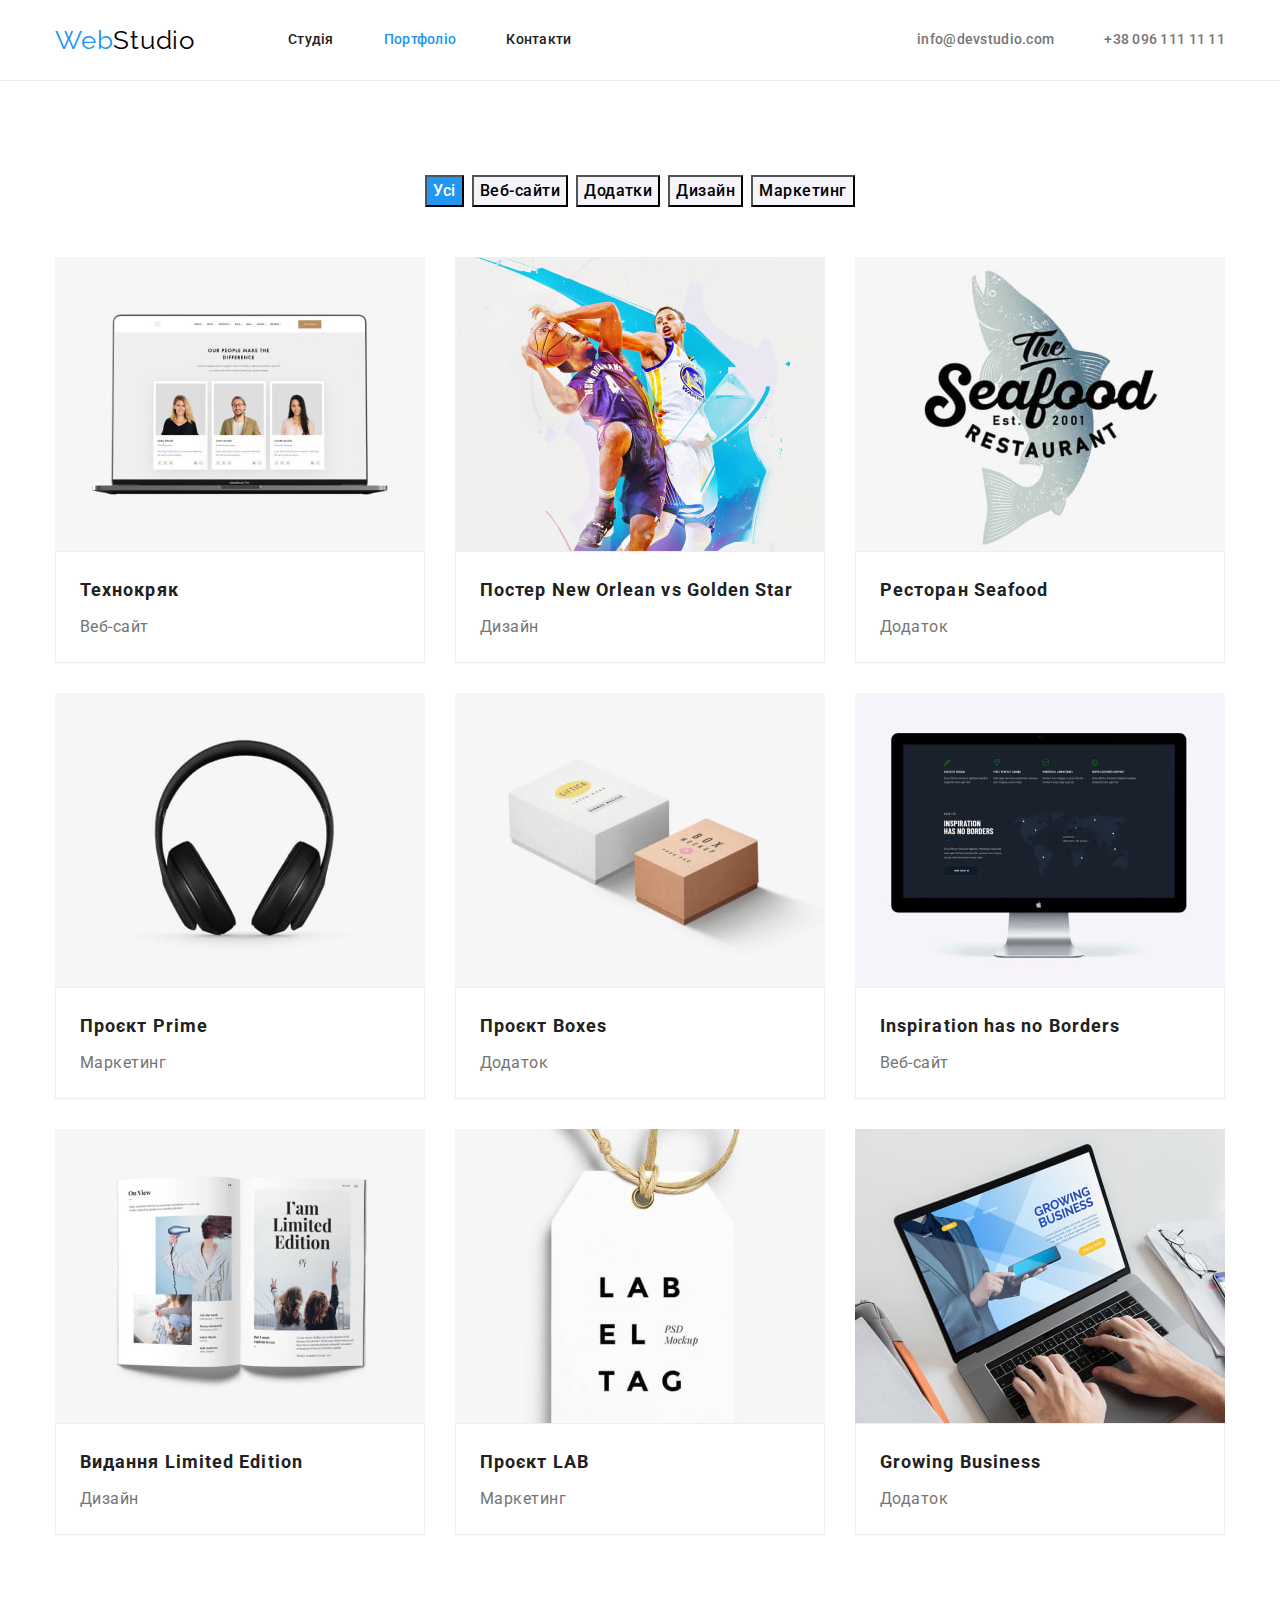
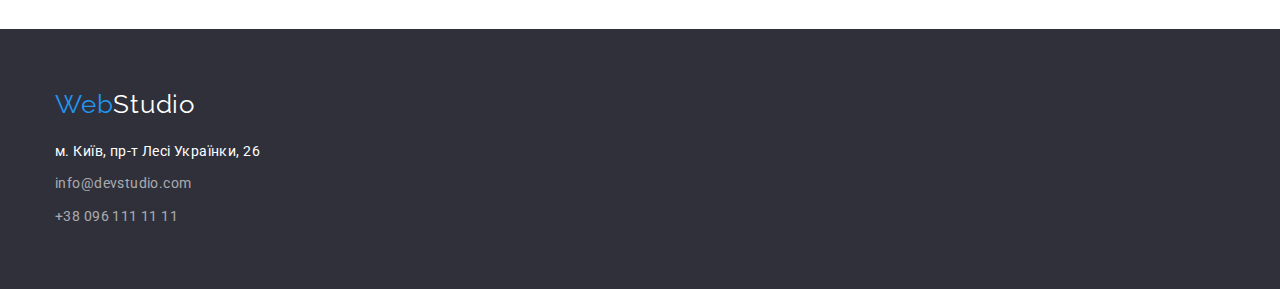
==== commit ea9e1370: "new improvements" ====
--- a/portfolio.html
+++ b/portfolio.html
@@ -54,9 +54,9 @@
     </header>
     <main>
       <!--Фільтри-->
-      <h1 class="project-title">Наші проєкти</h1>
       <section class="section">
         <div class="container">
+          <h1 class="project-title">Наші проєкти</h1>
           <ul class="list filter-list">
             <li class="list-item filter-item">
               <button class="btn active-btn" type="button">Усі</button>
--- a/css/styles.css
+++ b/css/styles.css
@@ -63,6 +63,7 @@
   display: block;
 }
 
+
 /* Container */
 
 .container {
@@ -82,10 +83,13 @@
 
 /* Header */
 
+.header {
+  border-bottom: 1px solid #ececec;
+}
+
 .header-container {
   display: flex;
   align-items: center;
-  border-bottom: 1px solid #ececec;
 }
 
 .logo {
@@ -251,14 +255,15 @@
 
 /* Чим ми займаємося */
 
-.list-main {
-  padding-top: 0;
-}
-
 .section {
   padding-top: 94px;
   padding-bottom: 94px;
 }
+
+.list-main {
+  padding-top: 0;
+}
+
 .secondary-title {
   font-family: var(--main-font);
   font-size: 36px;
